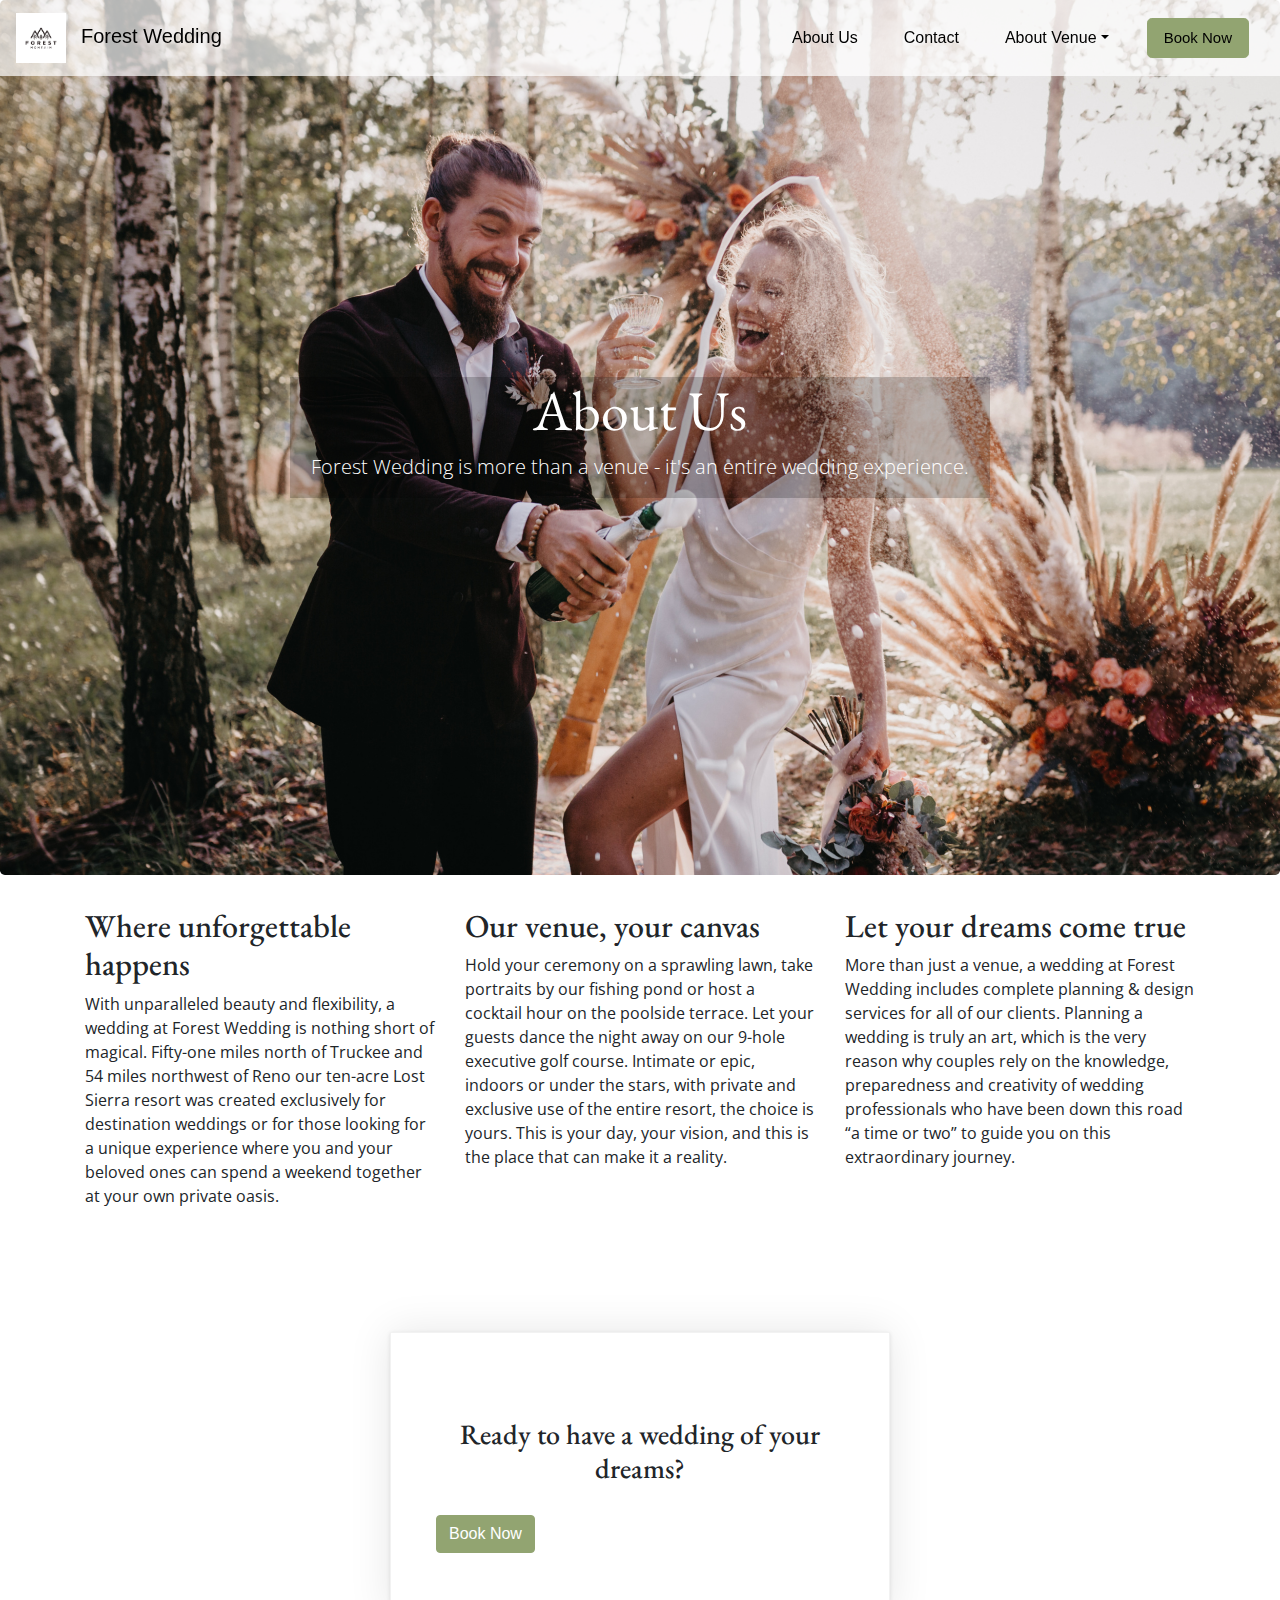
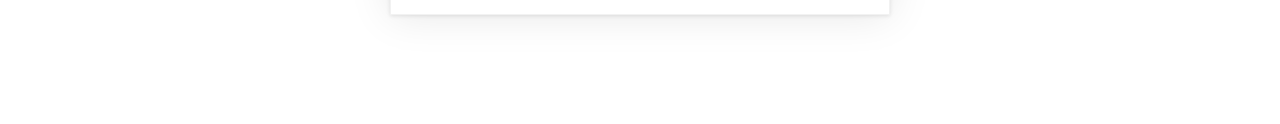
==== about.html @ 356af005 "images, menu, colors changed" ====
<!DOCTYPE html>
<html lang="en">

<head>
    <!-- Required meta tags -->
    <meta charset="utf-8">
    <meta name="viewport" content="width=device-width, initial-scale=1, shrink-to-fit=no">

    <!-- Bootstrap CSS -->
    <link rel="stylesheet" href="https://stackpath.bootstrapcdn.com/bootstrap/4.3.1/css/bootstrap.min.css"
        integrity="sha384-ggOyR0iXCbMQv3Xipma34MD+dH/1fQ784/j6cY/iJTQUOhcWr7x9JvoRxT2MZw1T" crossorigin="anonymous">
    <link rel="stylesheet" href="CSS/index.css">
    <link rel="preconnect" href="https://fonts.gstatic.com">
    <link
        href="https://fonts.googleapis.com/css2?family=EB+Garamond:ital,wght@0,400;0,500;0,600;0,700;0,800;1,400;1,500;1,600;1,700;1,800&display=swap"
        rel="stylesheet">
    <link rel="preconnect" href="https://fonts.gstatic.com">
    <link
        href="https://fonts.googleapis.com/css2?family=Open+Sans:ital,wght@0,300;0,400;0,600;0,700;0,800;1,300;1,400;1,600;1,700;1,800&display=swap"
        rel="stylesheet">
    <title>Forest Wedding</title>
</head>

<body>

   <!-- Navigation bar -->
   <nav class="navbar navbar-expand-lg navbar-light bg-light customNav">
    <a class="navbar-brand" href="index.html"><img src="Images/logo.png">Forest Wedding</a>
    <button class="navbar-toggler" type="button" data-toggle="collapse" data-target="#navbarSupportedContent"
        aria-controls="navbarSupportedContent" aria-expanded="false" aria-label="Toggle navigation">
        <span class="navbar-toggler-icon"></span>
    </button>
    <div class="collapse navbar-collapse" id="navbarSupportedContent">
        <ul class="navbar-nav mr-auto">
            <li class="nav-item">
                <a class="nav-link active" href="about.html">About Us<span class="sr-only">(current)</span></a>
            </li>
            <li class="nav-item">
                <a class="nav-link" href="contact.html">Contact</a>
            </li>
            <li class="nav-item dropdown">
                <a class="nav-link dropdown-toggle" href="#" id="navbarDropdown" role="button"
                    data-toggle="dropdown" aria-haspopup="true" aria-expanded="false">About Venue</a>
                <div class="dropdown-menu" aria-labelledby="navbarDropdown">
                    <a class="dropdown-item" href="general.html">General Info</a>
                    <div class="dropdown-divider"></div>
                    <a class="dropdown-item" href="menu.html">Menu Packages</a>
                    <div class="dropdown-divider"></div>
                    <a class="dropdown-item" href="gallery.html">Gallery</a>
                </div>
            </li>
            <li class="nav-item">
                <a class="btn btn-primary btn-lg navCTA" href="#" role="button">Book Now</a>
            </li>
        </ul>
    </div>
</nav>
<!-- End navigation bar -->

    <!-- Jumbotron -->
    <div class="jumbotron aboutUsBackground">
        <div class="jumboCopy">
            <h1 class="display-4">About Us</h1>
            <p class="lead">Forest Wedding is more than a venue - it's an entire wedding experience.</p>
        </div>
    </div>
    <!-- End jumbotron -->

    <div class="container">
        <!-- Example row of columns -->
        <div class="row">
            <div class="col-lg-4">
                <h2>Where unforgettable happens</h2>
                <p>With unparalleled beauty and flexibility, a wedding at Forest Wedding is nothing short of magical.
                    Fifty-one miles north of Truckee and 54 miles northwest of Reno our ten-acre Lost Sierra resort was
                    created exclusively for destination weddings or for those looking for a unique experience where you
                    and your beloved ones can spend a weekend together at your own private oasis.</p>

            </div>
            <div class="col-lg-4">
                <h2>Our venue, your canvas</h2>
                <p>Hold your ceremony on a sprawling lawn, take portraits by our fishing pond or host a cocktail hour on
                    the poolside terrace. Let your guests dance the night away on our 9-hole executive golf course.
                    Intimate or epic, indoors or under the stars, with private and exclusive use of the entire resort,
                    the choice is yours. This is your day, your vision, and this is the place that can make it a
                    reality. </p>

            </div>
            <div class="col-lg-4">
                <h2>Let your dreams come true</h2>
                <p>More than just a venue, a wedding at Forest Wedding includes complete planning & design services for
                    all of our clients. Planning a wedding is truly an art, which is the very reason why couples rely on
                    the knowledge, preparedness and creativity of wedding professionals who have been down this road “a
                    time or two” to guide you on this extraordinary journey.</p>
            </div>
        </div>
    </div> <!-- /container -->
    <div class="emailContain">
        <form>
            <div class="form-group">
                <h3 class="sectionHeading">Ready to have a wedding of your dreams?</h3>
                <a href="#" class="btn btn-primary">Book Now</a>

        </form>
    </div>

    <!-- Optional JavaScript -->
    <!-- jQuery first, then Popper.js, then Bootstrap JS -->
    <script src="https://code.jquery.com/jquery-3.3.1.slim.min.js"
        integrity="sha384-q8i/X+965DzO0rT7abK41JStQIAqVgRVzpbzo5smXKp4YfRvH+8abtTE1Pi6jizo"
        crossorigin="anonymous"></script>
    <script src="https://cdnjs.cloudflare.com/ajax/libs/popper.js/1.14.7/umd/popper.min.js"
        integrity="sha384-UO2eT0CpHqdSJQ6hJty5KVphtPhzWj9WO1clHTMGa3JDZwrnQq4sF86dIHNDz0W1"
        crossorigin="anonymous"></script>
    <script src="https://stackpath.bootstrapcdn.com/bootstrap/4.3.1/js/bootstrap.min.js"
        integrity="sha384-JjSmVgyd0p3pXB1rRibZUAYoIIy6OrQ6VrjIEaFf/nJGzIxFDsf4x0xIM+B07jRM"
        crossorigin="anonymous"></script>



</body>

</html>
---- CSS/index.css ----
h1, h2, h3 , h4, h5, h6 {
    font-family: 'EB Garamond', serif;
  }

  p {
    font-family: 'Open Sans', sans-serif;
  }


  /* General */
  .customNav {
    position: fixed;
    width: 100%;
    background: url("../images/transparency.png");
    background-color:rgba(255, 255, 255, 0.7) !important;
    background-size: cover;
    z-index: 10;
  }

  .navbar-nav {
    margin-left: auto;
    margin-right: 0 !important;
  }

  .navbar-brand img {
    padding-right: 15px;
    width: 65px;
  }

  .nav-item {
    margin: 0px 15px;
    color: white !important;
  }

  .btn {
      background-color: #92A471;
      border: 1px solid #92A471;
      color: white !important;
  }
  
  .btn:hover {
background-color: #DBBCAA;
border: 1px solid #DBBCAA;
color: #000000 !important;
  } 

  /* Navigation dropdown menu */
  .dropdown-menu {
    background: url("../images/transparency.png");
    background-color: rgba(255, 255, 255, 0.7) !important;
    background-size: cover;
  }
  .dropdown-item:focus, .dropdown-item:hover {
      color: #92A471;
      text-decoration: none;
      background: #DBBCAA;
  }
  
  /* Navigation links */
  .customNav a {
    color: #000000 !important;
  }

  .navbar-light .navbar-nav .active>.nav-link {
    color: #632A2F !important;
}
  
  .navCTA {
    font-size: 15px;
    color: white !important;
  }

  
  
  /* Jumbotron  */
  .jumbotron {
    /* background-image: url(https://images.unsplash.com/photo-1524563216914-d552816e4d67?ixid=MXwxMjA3fDB8MHxzZWFyY2h8NDZ8fHdlZGRpbmd8ZW58MHwwfDB8&ixlib=rb-1.2.1&auto=format&fit=crop&w=800&q=60); */
    background-image: url(../Images/image20.jpeg);
    background-size: cover;
    background-repeat: no-repeat;
    height: calc(100vh - 25px);
    display: flex;
    align-items: center;
    justify-content: center;
  }
  
  /* Jumbotron copy */
  .jumboCopy {
    width: 70%;
    min-width: 500px;
    max-width: 700px;
    color: white;
    text-align: center;
  }
  
  /* Cards */
  .content {
    padding: 50px;
  }
  .sectionHeading {
    text-align: center;
    padding: 20px;
    margin-top: 20px;
    margin-bottom: 10px;
  }
  .showsNear  {
    padding: 0px 30px 30px 30px;
  }
  .cardContainer {
    text-align: center;
  }
  
  /* Content */
  .sideAccent {
    background: #DBBCAA;
    width: 15px;
  }
  .imageContainer img {
    width: 100%;
  }
  .imageContainer {
    padding: 50px;
  }

  .valueProp {
    margin-top: 15px;
    margin-bottom: 15px;
    /* background-color: ##DBBCAA; */
  }

  .valueProp .text {
      padding: 70px;
  }
  
  /* Footer */
  .emailContain {
    background: url(../images/emailBG.jpg);
    background-size: cover;
    display: flex;
    align-items: center;
    flex-direction: column;
    align-items: center;
    justify-content: center;
    height: 500px;
  }
  
  /* Footer form */
  form {
    width: 500px;
    margin: 35px auto;
    padding: 45px;
    border: 1px solid #F2F2F2;
    -webkit-box-shadow: 0 1px 4px rgba(0, 0, 0, 0.3), 0 0 40px rgba(0, 0, 0, 0.1) inset;
    -moz-box-shadow: 0 1px 4px rgba(0, 0, 0, 0.3), 0 0 40px rgba(0, 0, 0, 0.1) inset;
    box-shadow: 0 1px 4px rgba(0, 0, 0, 0.1), 0 0 40px rgba(0, 0, 0, 0.1);
    background-color: white;
  }
  
  /* STYLES FOR TEMPLATE PLEASE DO NOT TOUCH*/
  .dropdown-menu {
    left: -97px;
  }
  footer {
    position: absolute;
    width: 100%;
    height: 60px;
    line-height: 60px;
    background-color: #f5f5f5;
    margin-top: 50px;
  }
  .cardContainer {
    margin-top: 20px;
  }

  .card {
    margin: 0 auto;
  }

  .aboutUsBackground {
      background-image: url(../Images/image28.jpeg);
      background-size: cover;
      background-repeat: no-repeat;
      height: calc(100vh - 25px);
      display: flex;
      align-items: center;
      justify-content: center;
    }

    .contactBackground {
        /* background-image: url(https://images.unsplash.com/photo-1565038930214-09566ed2149b?ixid=MXwxMjA3fDB8MHxzZWFyY2h8MzU4fHx3ZWRkaW5nfGVufDB8MHwwfA%3D%3D&ixlib=rb-1.2.1&auto=format&fit=crop&w=800&q=60); */
        /* background-image: url(https://images.unsplash.com/photo-1511288702291-e55d6cfbe3b5?ixid=MXwxMjA3fDB8MHxzZWFyY2h8MTJ8fHJ1c3RpYyUyMHdlZGRpbmd8ZW58MHwwfDB8&ixlib=rb-1.2.1&auto=format&fit=crop&w=800&q=60); */
        background-image: url(../Images/image25.jpeg);
        background-size: cover;
        background-repeat: no-repeat;
        height: calc(100vh - 25px);
        display: flex;
        align-items: center;
        justify-content: center;
      }

      .galleryBackground {
        background-image: url(../Images/image5.jpeg);
        background-size: cover;
        background-repeat: no-repeat;
        height: calc(100vh - 25px);
        display: flex;
        align-items: center;
        justify-content: center;
      }

      .generalBackground {
        background-image: url(../Images/image26.jpeg);
        background-size: cover;
        background-repeat: no-repeat;
        height: calc(100vh - 25px);
        display: flex;
        align-items: center;
        justify-content: center;
      }

      .menuBackground {
        background-image: url(https://images.unsplash.com/photo-1520869578617-557561d7b114?ixlib=rb-1.2.1&ixid=MXwxMjA3fDB8MHxjb2xsZWN0aW9uLXBhZ2V8Mnw4MzYyODcxfHxlbnwwfHx8&auto=format&fit=crop&w=800&q=60);
        background-size: cover;
        background-repeat: no-repeat;
        height: calc(100vh - 25px);
        display: flex;
        align-items: center;
        justify-content: center;
      }


      .card-img-top {
          height: 200px;
          width: 200px;
      }

.jumboCopy {
    background-color: rgba(0, 0, 0, 0.20);
}

.galleryContainer {
    margin: 20px;
    
}
.galleryContainer img {
    height: 200px;
    width: 200px;
}

.galleryContainer .galleryImage {
    margin: 10px !important;
}

.menuItems {
    text-align: center;
}

.menuTitle {
    text-align: center;
    padding-top: 20px;
}

.silver {
    background-color: silver;
}

.gold {
    background-color: goldenrod;
}

.platinum {
    background-color: grey;
}
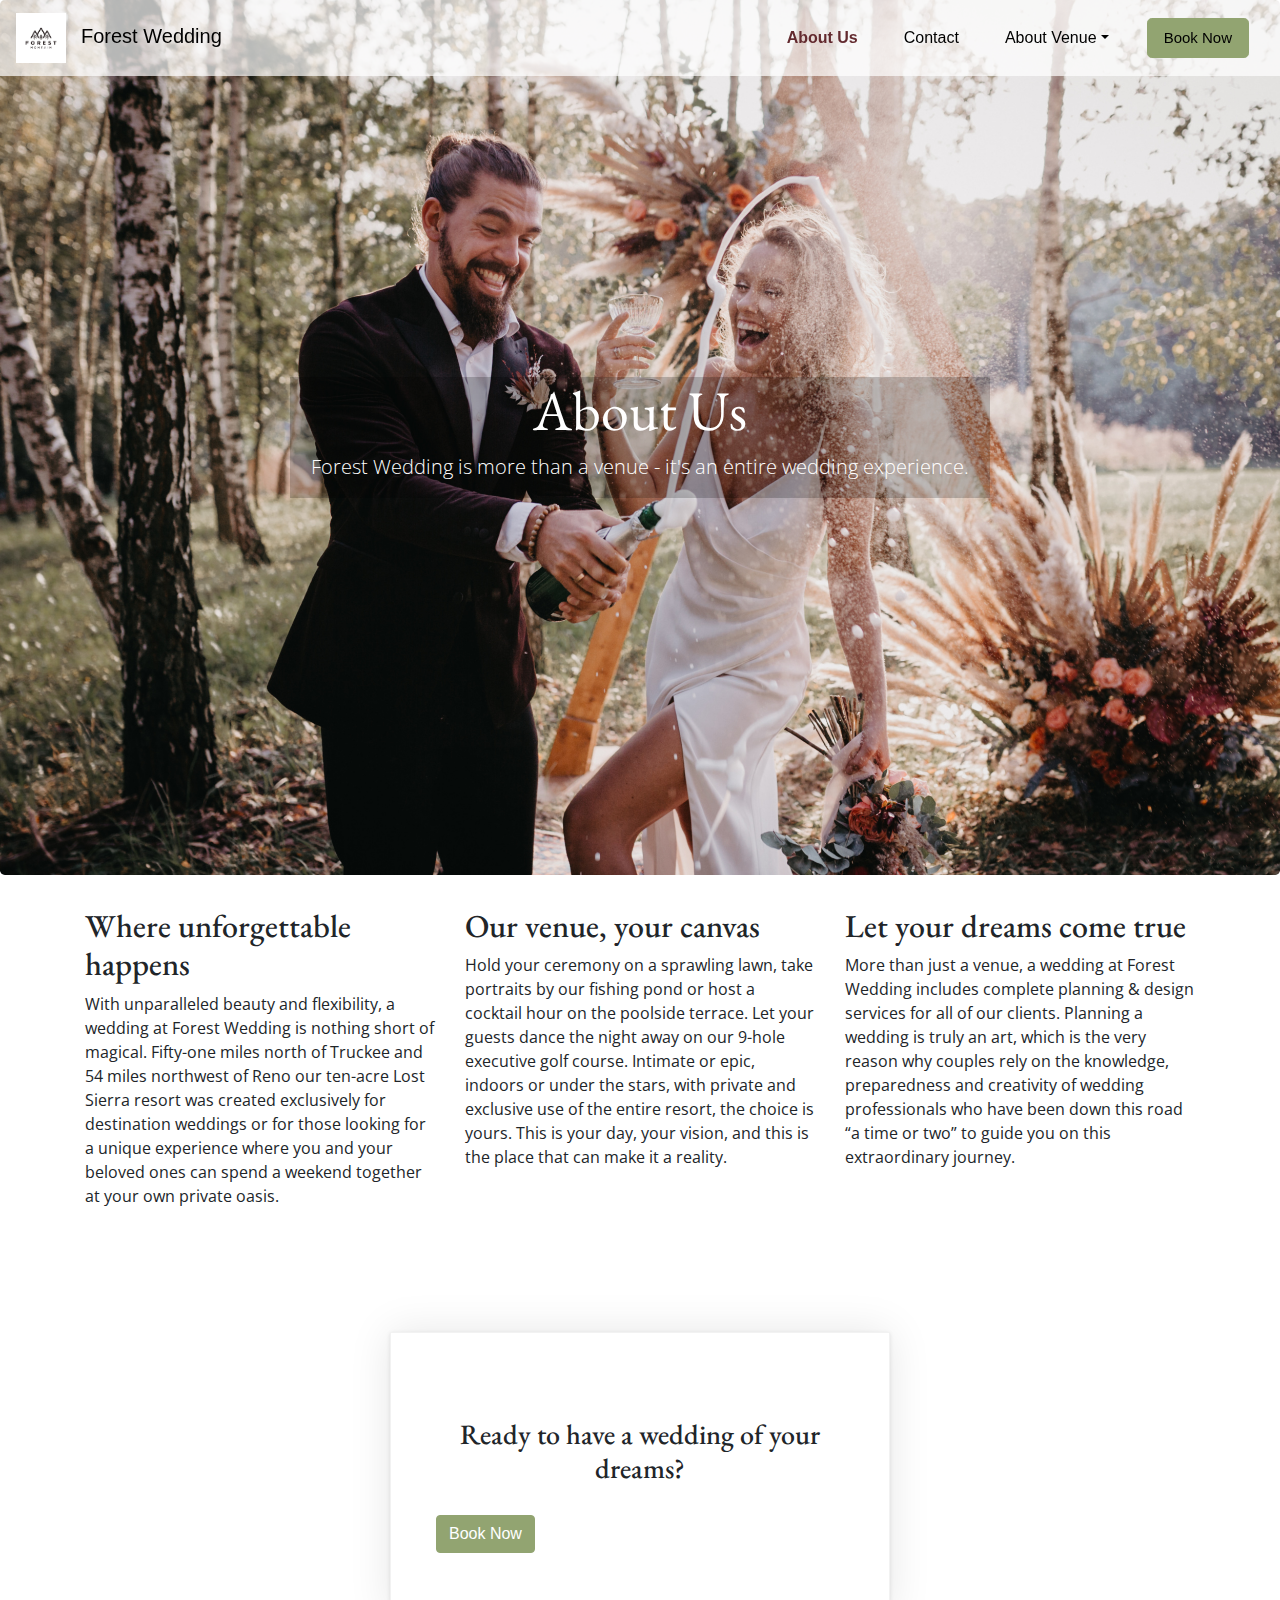
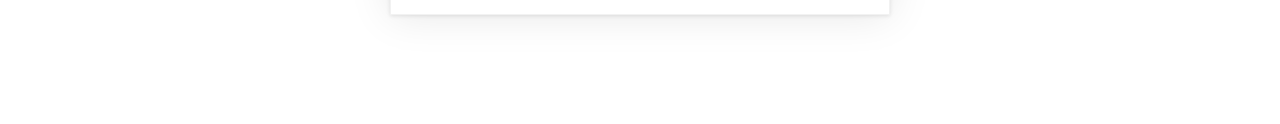
==== commit 946f05be: "added booking" ====
--- a/about.html
+++ b/about.html
@@ -32,8 +32,8 @@
     </button>
     <div class="collapse navbar-collapse" id="navbarSupportedContent">
         <ul class="navbar-nav mr-auto">
-            <li class="nav-item">
-                <a class="nav-link active" href="about.html">About Us<span class="sr-only">(current)</span></a>
+            <li class="nav-item active">
+                <a class="nav-link" href="about.html">About Us<span class="sr-only">(current)</span></a>
             </li>
             <li class="nav-item">
                 <a class="nav-link" href="contact.html">Contact</a>
--- a/CSS/index.css
+++ b/CSS/index.css
@@ -63,6 +63,7 @@
 
   .navbar-light .navbar-nav .active>.nav-link {
     color: #632A2F !important;
+    font-weight: 700;
 }
   
   .navCTA {
@@ -120,6 +121,12 @@
   }
   .imageContainer {
     padding: 50px;
+    text-align: center;
+  }
+
+  .imageContainer .sideText {
+      font-size: 100px;
+      color: #632A2F;
   }
 
   .valueProp {
@@ -273,3 +280,4 @@
 }
 
 
+
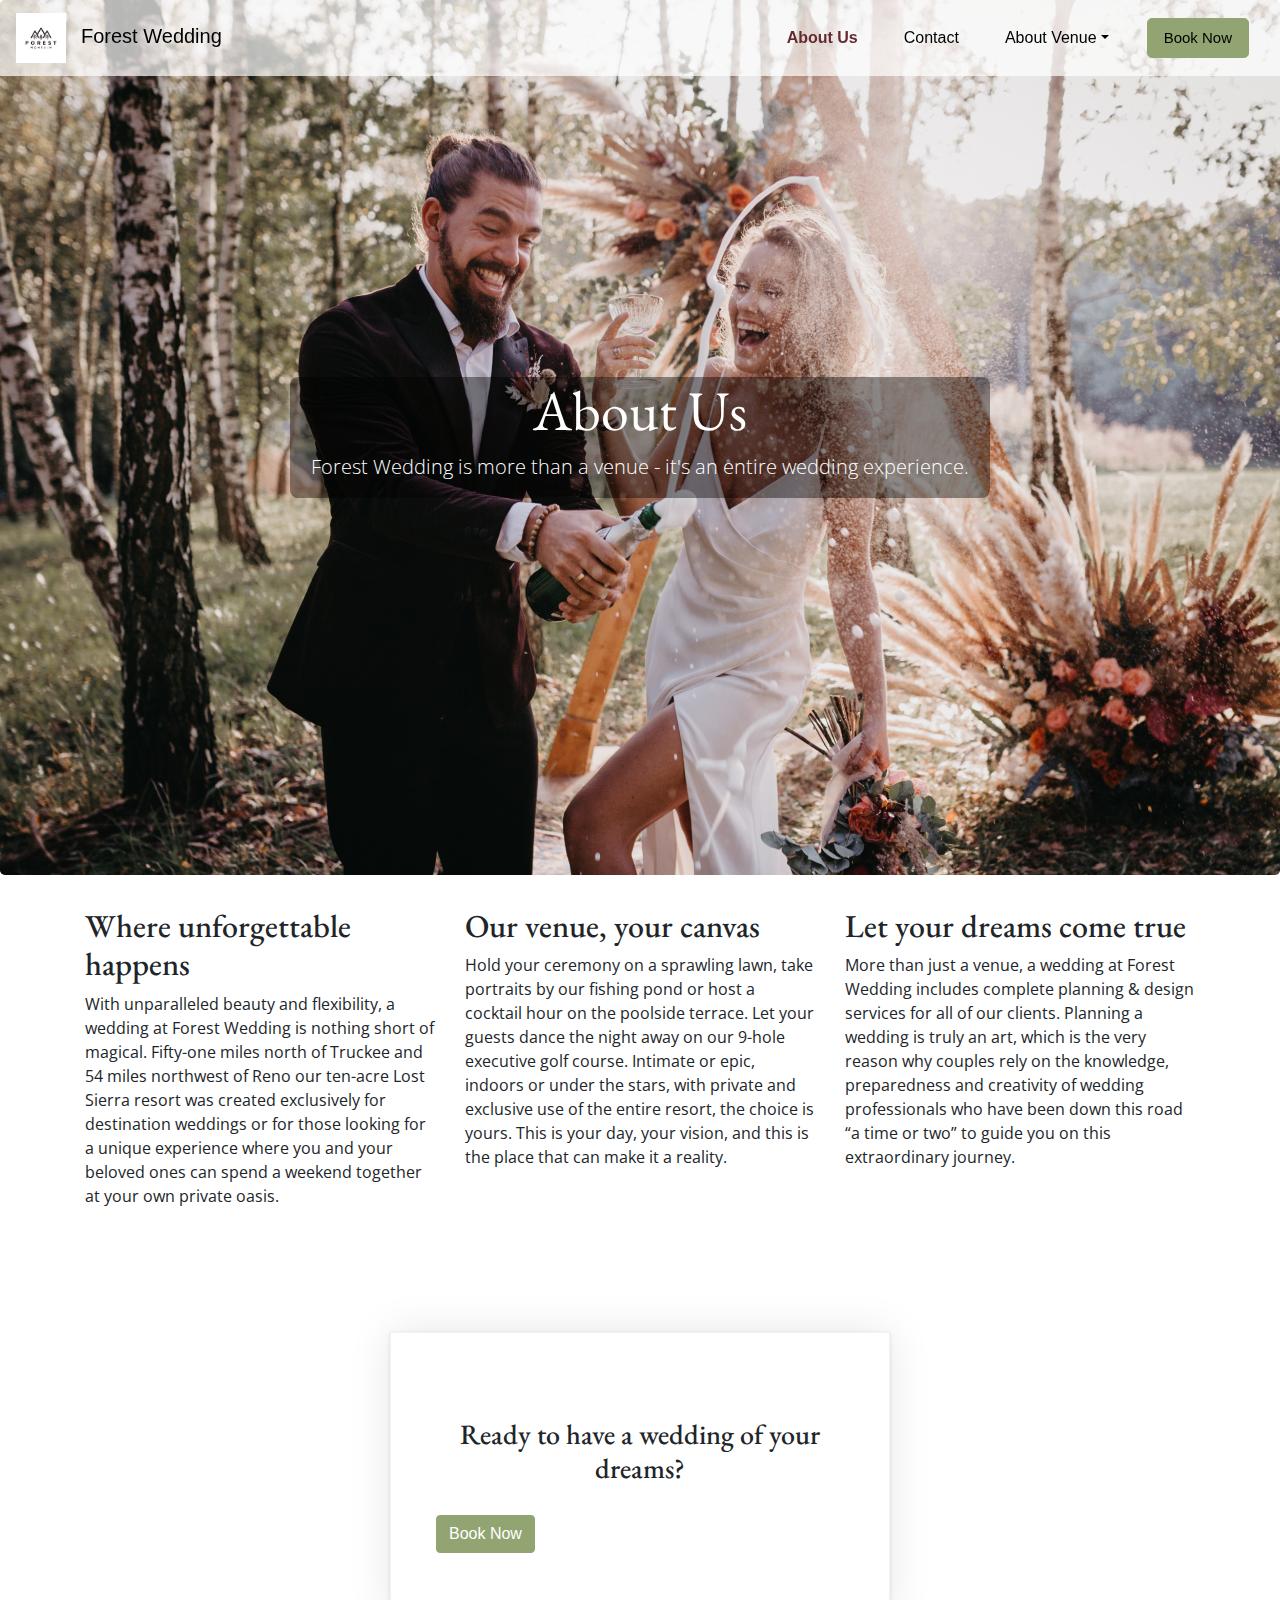
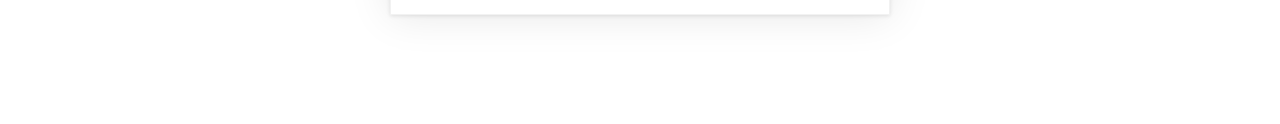
==== commit 9c0c207c: "finished" ====
--- a/about.html
+++ b/about.html
@@ -50,7 +50,7 @@
                 </div>
             </li>
             <li class="nav-item">
-                <a class="btn btn-primary btn-lg navCTA" href="#" role="button">Book Now</a>
+                <a class="btn btn-primary btn-lg navCTA" href="book.html" role="button">Book Now</a>
             </li>
         </ul>
     </div>
--- a/CSS/index.css
+++ b/CSS/index.css
@@ -110,6 +110,14 @@
   .cardContainer {
     text-align: center;
   }
+
+  .cardContainer img {
+    height: 250px;
+    max-width: auto;
+    object-fit: scale-down;
+}
+
+
   
   /* Content */
   .sideAccent {
@@ -206,7 +214,7 @@
       }
 
       .galleryBackground {
-        background-image: url(../Images/image5.jpeg);
+        background-image: url(../Images/image31.jpeg);
         background-size: cover;
         background-repeat: no-repeat;
         height: calc(100vh - 25px);
@@ -226,14 +234,24 @@
       }
 
       .menuBackground {
-        background-image: url(https://images.unsplash.com/photo-1520869578617-557561d7b114?ixlib=rb-1.2.1&ixid=MXwxMjA3fDB8MHxjb2xsZWN0aW9uLXBhZ2V8Mnw4MzYyODcxfHxlbnwwfHx8&auto=format&fit=crop&w=800&q=60);
-        background-size: cover;
-        background-repeat: no-repeat;
-        height: calc(100vh - 25px);
-        display: flex;
-        align-items: center;
-        justify-content: center;
-      }
+        background-image: url(../Images/image41.jpeg);
+        background-size: cover;
+        background-repeat: no-repeat;
+        height: calc(100vh - 25px);
+        display: flex;
+        align-items: center;
+        justify-content: center;
+      }
+
+.bookBackground {
+    background-image: url(../Images/image35.jpeg);
+        background-size: cover;
+        background-repeat: no-repeat;
+        height: calc(100vh - 25px);
+        display: flex;
+        align-items: center;
+        justify-content: center;
+}
 
 
       .card-img-top {
@@ -242,16 +260,20 @@
       }
 
 .jumboCopy {
-    background-color: rgba(0, 0, 0, 0.20);
+    background-color: rgba(0, 0, 0, 0.4);
+    border-radius: 8px;
 }
 
 .galleryContainer {
     margin: 20px;
-    
-}
+}
+
 .galleryContainer img {
+    /* height: 200px;
+    width: 200px; */
     height: 200px;
-    width: 200px;
+    max-width: auto;
+    object-fit: contain;
 }
 
 .galleryContainer .galleryImage {
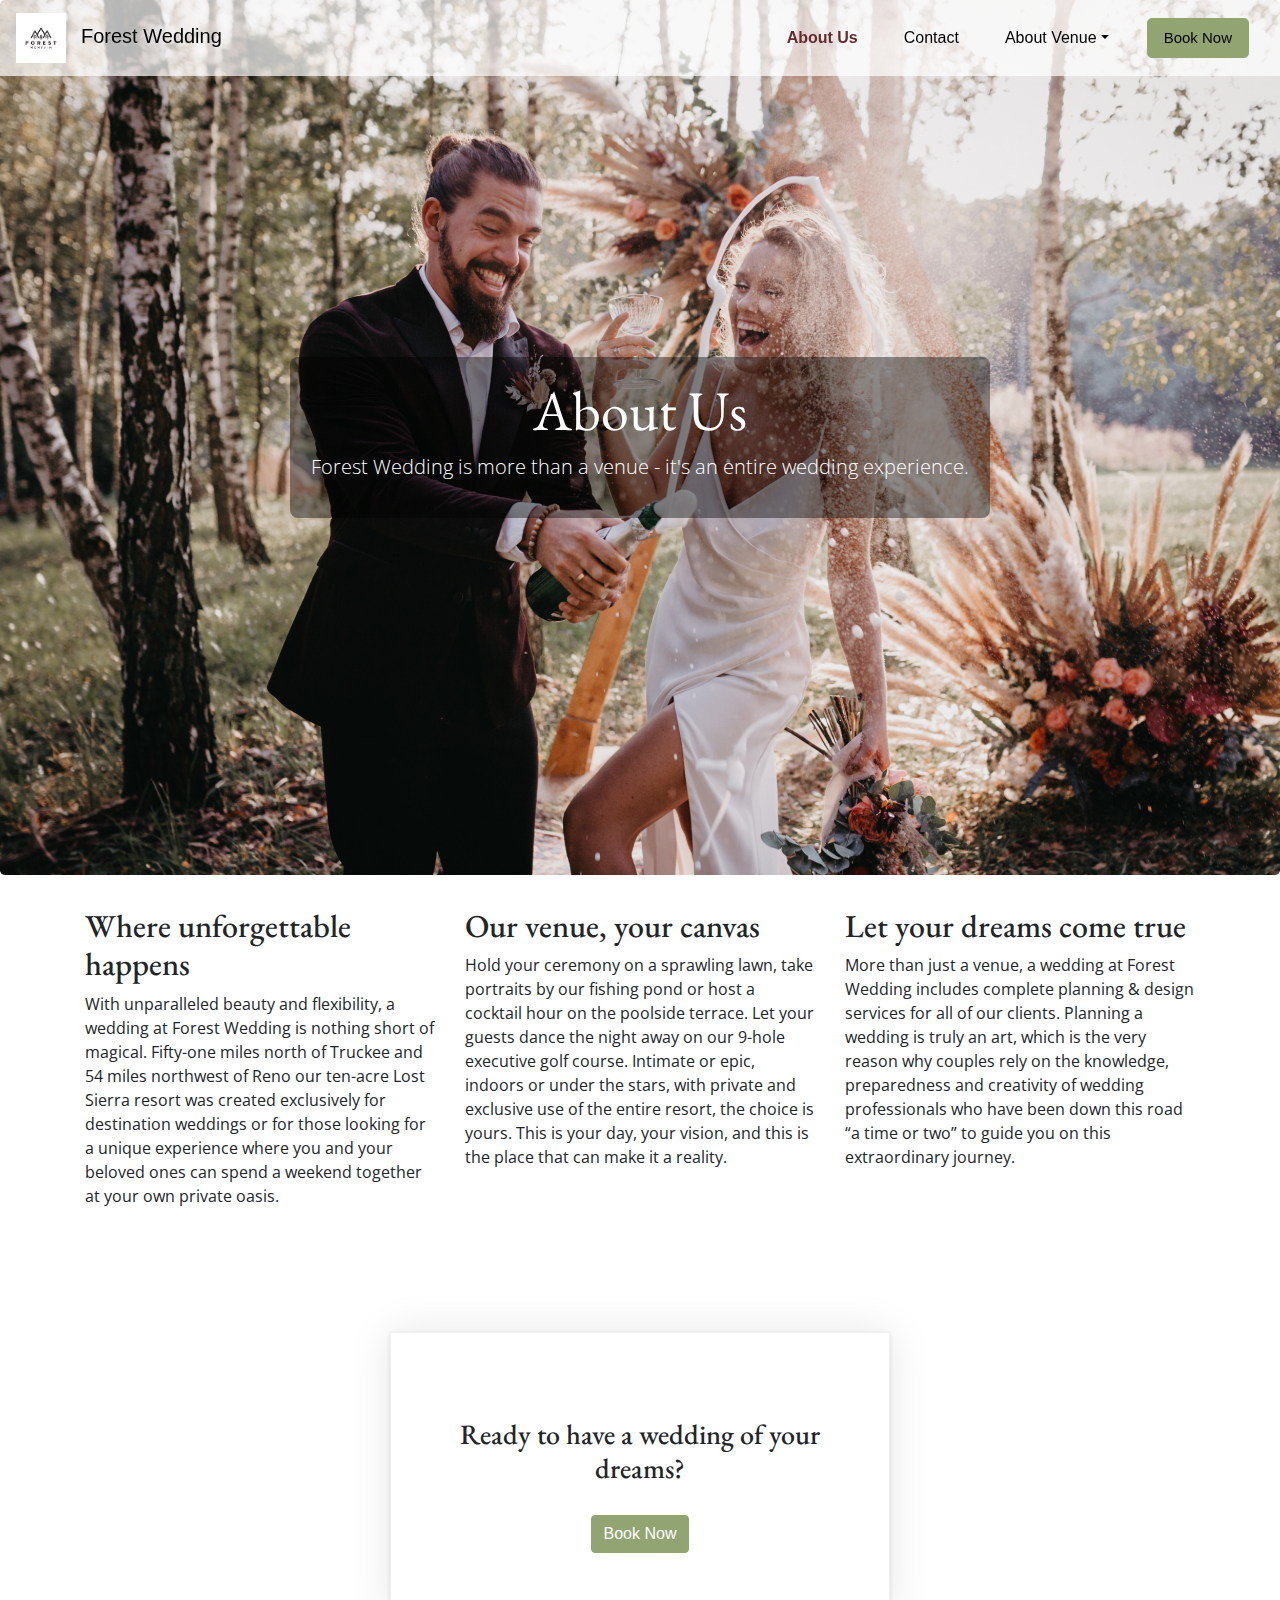
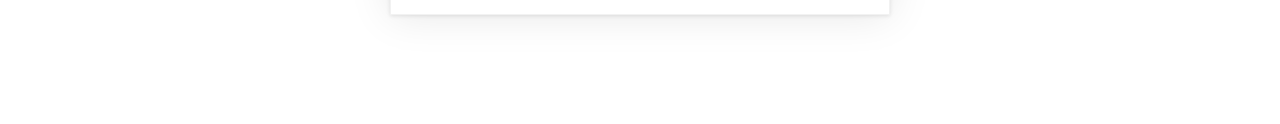
==== commit 8bfd680e: "done" ====
--- a/about.html
+++ b/about.html
@@ -95,14 +95,16 @@
             </div>
         </div>
     </div> <!-- /container -->
+   
     <div class="emailContain">
         <form>
             <div class="form-group">
                 <h3 class="sectionHeading">Ready to have a wedding of your dreams?</h3>
-                <a href="#" class="btn btn-primary">Book Now</a>
+                <div class="button"><a href="book.html" class="btn btn-primary">Book Now</a></div>
 
         </form>
     </div>
+
 
     <!-- Optional JavaScript -->
     <!-- jQuery first, then Popper.js, then Bootstrap JS -->
--- a/CSS/index.css
+++ b/CSS/index.css
@@ -71,8 +71,11 @@
     color: white !important;
   }
 
-  
-  
+  .button {
+      text-align: center;
+  }
+  
+
   /* Jumbotron  */
   .jumbotron {
     /* background-image: url(https://images.unsplash.com/photo-1524563216914-d552816e4d67?ixid=MXwxMjA3fDB8MHxzZWFyY2h8NDZ8fHdlZGRpbmd8ZW58MHwwfDB8&ixlib=rb-1.2.1&auto=format&fit=crop&w=800&q=60); */
@@ -92,6 +95,7 @@
     max-width: 700px;
     color: white;
     text-align: center;
+    padding: 20px;
   }
   
   /* Cards */
@@ -112,7 +116,7 @@
   }
 
   .cardContainer img {
-    height: 250px;
+    height: 200px;
     max-width: auto;
     object-fit: scale-down;
 }
@@ -144,7 +148,7 @@
   }
 
   .valueProp .text {
-      padding: 70px;
+      padding: 45px;
   }
   
   /* Footer */
@@ -290,16 +294,18 @@
 }
 
 .silver {
-    background-color: silver;
+    background-color: #DBBCAA;
 }
 
 .gold {
-    background-color: goldenrod;
+    background-color: #BE6E6B;
+    
 }
 
 .platinum {
-    background-color: grey;
-}
-
-
-
+    background-color: #632A2F;
+    color: white;
+}
+
+
+
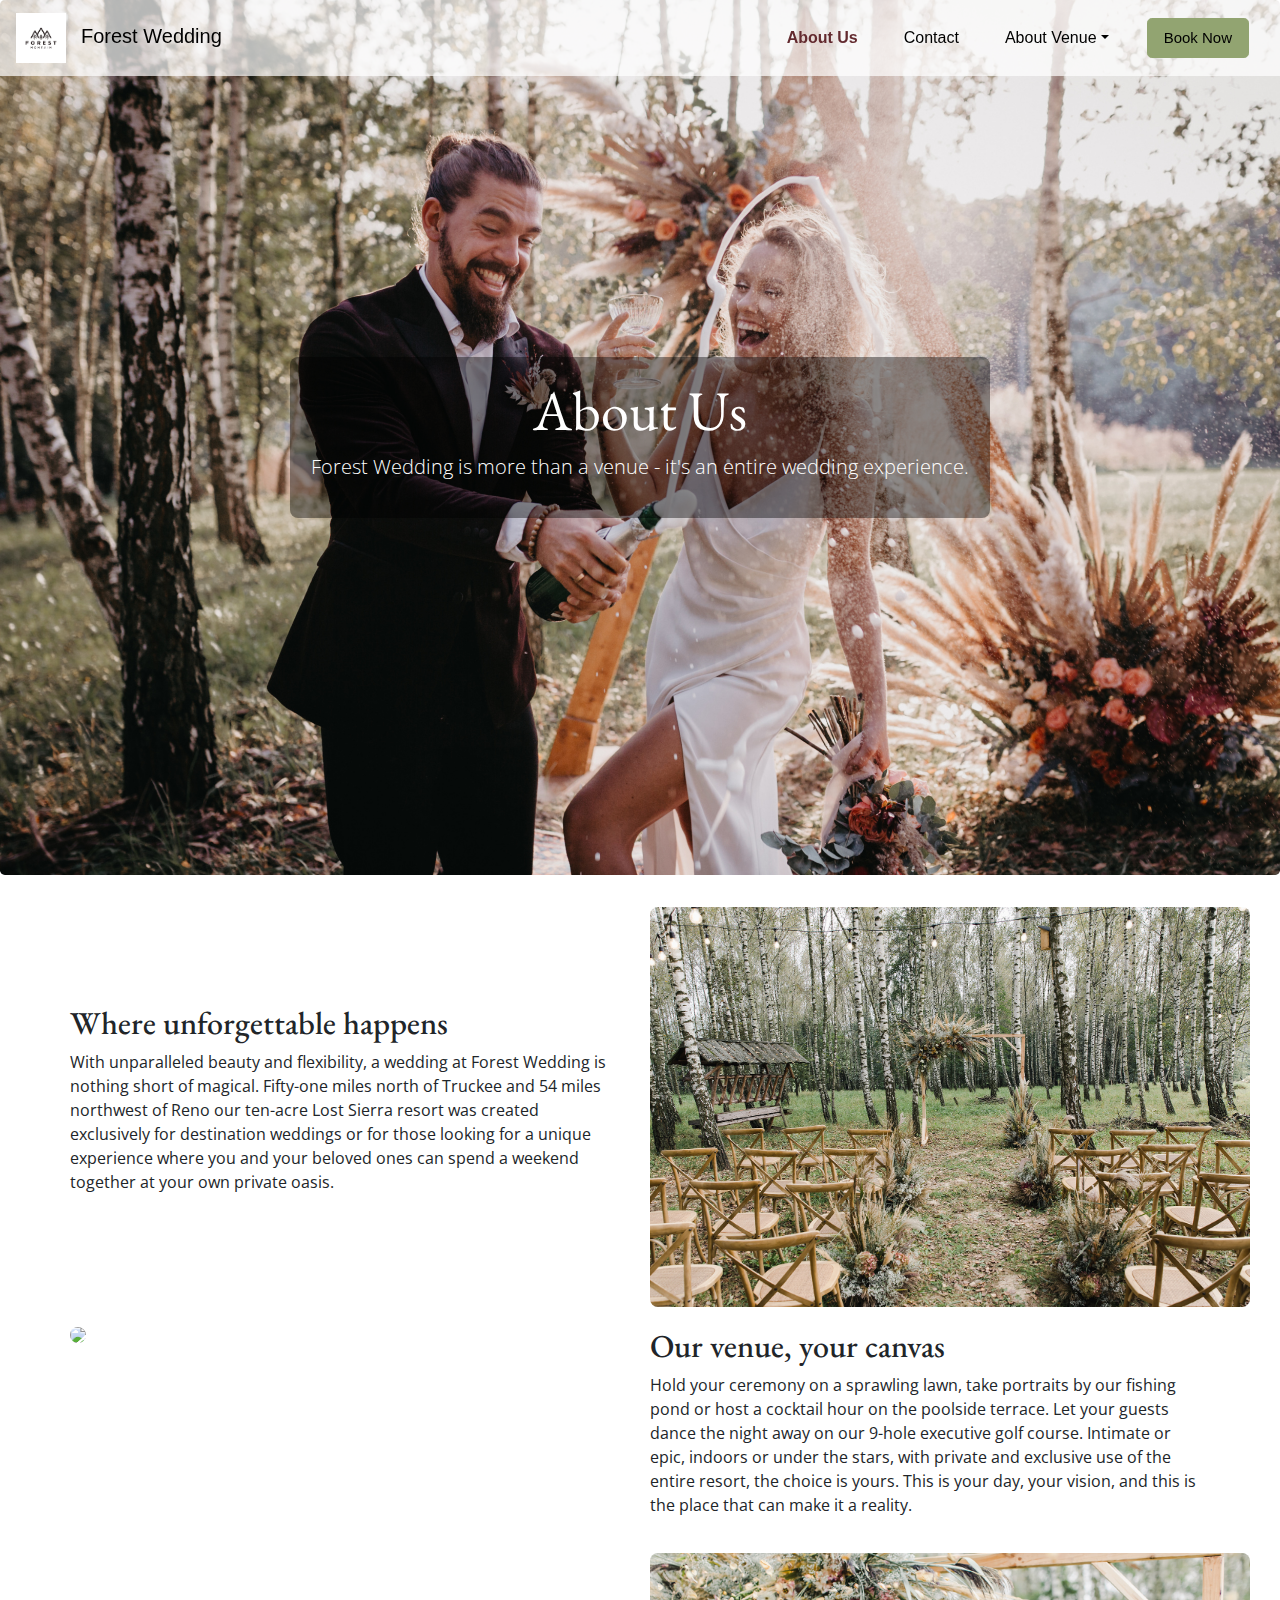
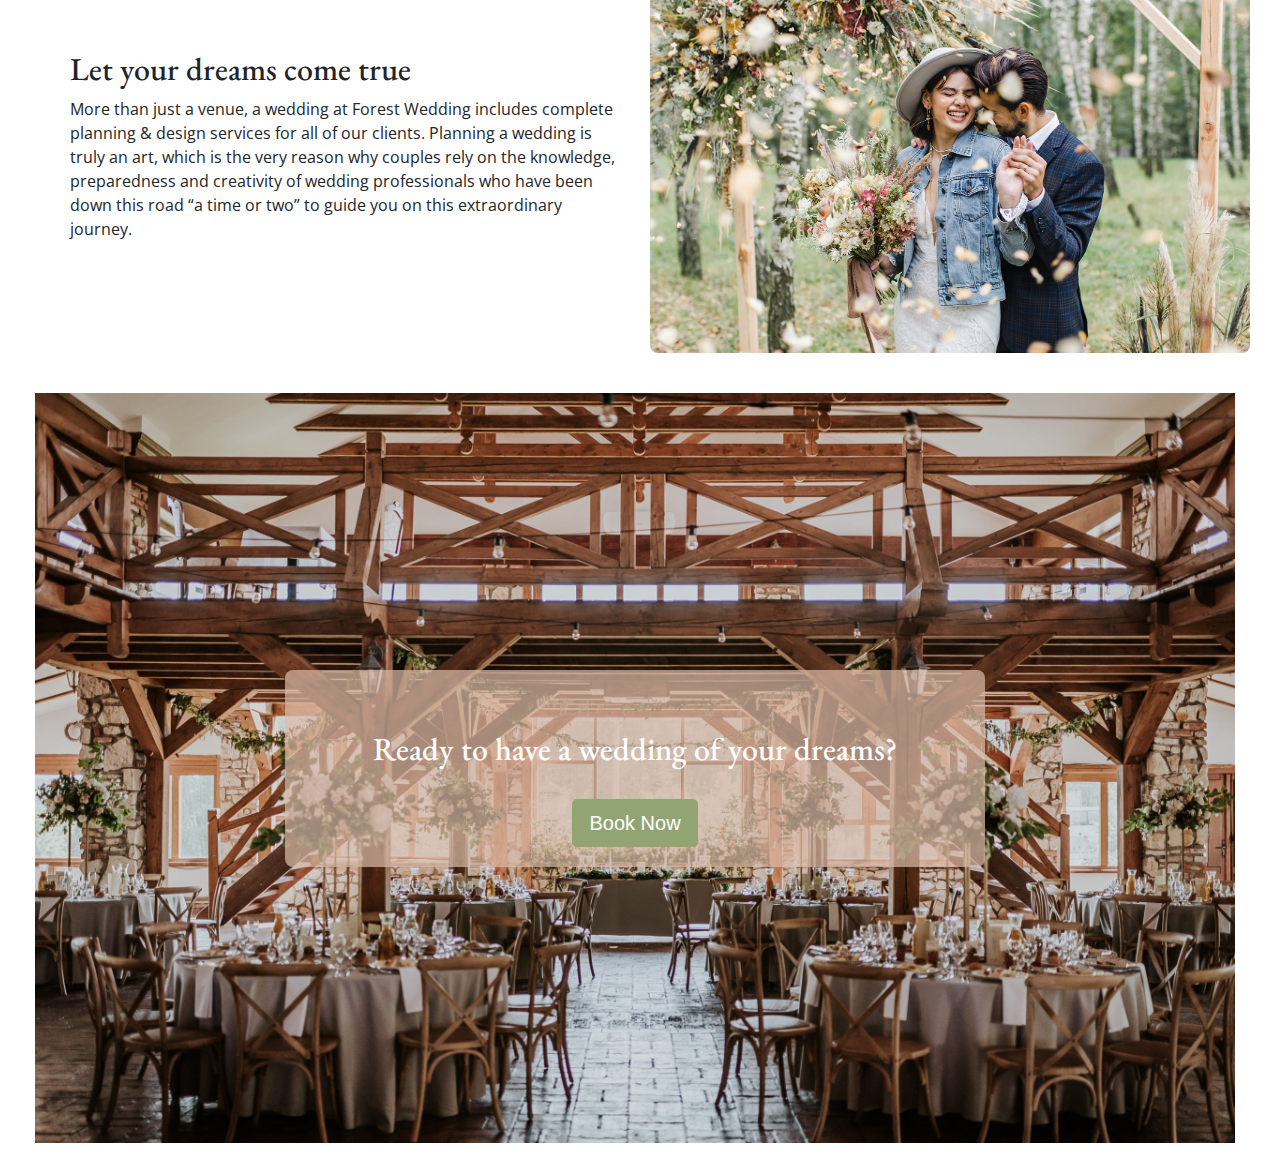
==== commit 06646003: "polished" ====
--- a/about.html
+++ b/about.html
@@ -23,39 +23,39 @@
 
 <body>
 
-   <!-- Navigation bar -->
-   <nav class="navbar navbar-expand-lg navbar-light bg-light customNav">
-    <a class="navbar-brand" href="index.html"><img src="Images/logo.png">Forest Wedding</a>
-    <button class="navbar-toggler" type="button" data-toggle="collapse" data-target="#navbarSupportedContent"
-        aria-controls="navbarSupportedContent" aria-expanded="false" aria-label="Toggle navigation">
-        <span class="navbar-toggler-icon"></span>
-    </button>
-    <div class="collapse navbar-collapse" id="navbarSupportedContent">
-        <ul class="navbar-nav mr-auto">
-            <li class="nav-item active">
-                <a class="nav-link" href="about.html">About Us<span class="sr-only">(current)</span></a>
-            </li>
-            <li class="nav-item">
-                <a class="nav-link" href="contact.html">Contact</a>
-            </li>
-            <li class="nav-item dropdown">
-                <a class="nav-link dropdown-toggle" href="#" id="navbarDropdown" role="button"
-                    data-toggle="dropdown" aria-haspopup="true" aria-expanded="false">About Venue</a>
-                <div class="dropdown-menu" aria-labelledby="navbarDropdown">
-                    <a class="dropdown-item" href="general.html">General Info</a>
-                    <div class="dropdown-divider"></div>
-                    <a class="dropdown-item" href="menu.html">Menu Packages</a>
-                    <div class="dropdown-divider"></div>
-                    <a class="dropdown-item" href="gallery.html">Gallery</a>
-                </div>
-            </li>
-            <li class="nav-item">
-                <a class="btn btn-primary btn-lg navCTA" href="book.html" role="button">Book Now</a>
-            </li>
-        </ul>
-    </div>
-</nav>
-<!-- End navigation bar -->
+    <!-- Navigation bar -->
+    <nav class="navbar navbar-expand-lg navbar-light bg-light customNav">
+        <a class="navbar-brand" href="index.html"><img src="Images/logo.png">Forest Wedding</a>
+        <button class="navbar-toggler" type="button" data-toggle="collapse" data-target="#navbarSupportedContent"
+            aria-controls="navbarSupportedContent" aria-expanded="false" aria-label="Toggle navigation">
+            <span class="navbar-toggler-icon"></span>
+        </button>
+        <div class="collapse navbar-collapse" id="navbarSupportedContent">
+            <ul class="navbar-nav mr-auto">
+                <li class="nav-item active">
+                    <a class="nav-link" href="about.html">About Us<span class="sr-only">(current)</span></a>
+                </li>
+                <li class="nav-item">
+                    <a class="nav-link" href="contact.html">Contact</a>
+                </li>
+                <li class="nav-item dropdown">
+                    <a class="nav-link dropdown-toggle" href="#" id="navbarDropdown" role="button"
+                        data-toggle="dropdown" aria-haspopup="true" aria-expanded="false">About Venue</a>
+                    <div class="dropdown-menu" aria-labelledby="navbarDropdown">
+                        <a class="dropdown-item" href="general.html">General Info</a>
+                        <div class="dropdown-divider"></div>
+                        <a class="dropdown-item" href="menu.html">Menu Packages</a>
+                        <div class="dropdown-divider"></div>
+                        <a class="dropdown-item" href="gallery.html">Gallery</a>
+                    </div>
+                </li>
+                <li class="nav-item">
+                    <a class="btn btn-primary btn-lg navCTA" href="book.html" role="button">Book Now</a>
+                </li>
+            </ul>
+        </div>
+    </nav>
+    <!-- End navigation bar -->
 
     <!-- Jumbotron -->
     <div class="jumbotron aboutUsBackground">
@@ -66,44 +66,57 @@
     </div>
     <!-- End jumbotron -->
 
-    <div class="container">
-        <!-- Example row of columns -->
+    <div class="aboutUsContainer">
         <div class="row">
-            <div class="col-lg-4">
+            <div class="col-6 aboutUsText">
                 <h2>Where unforgettable happens</h2>
                 <p>With unparalleled beauty and flexibility, a wedding at Forest Wedding is nothing short of magical.
                     Fifty-one miles north of Truckee and 54 miles northwest of Reno our ten-acre Lost Sierra resort was
                     created exclusively for destination weddings or for those looking for a unique experience where you
                     and your beloved ones can spend a weekend together at your own private oasis.</p>
+            </div>
+            <div class="col-6 aboutUsImage">
+                <img src="Images/image5.jpeg">
+            </div>
+        </div>
 
+        <div class="row">
+            <div class="col-6 aboutUsImage">
+                <img src="Images/image4.jpeg">
             </div>
-            <div class="col-lg-4">
+            <div class="col-6 aboutUsText">
                 <h2>Our venue, your canvas</h2>
                 <p>Hold your ceremony on a sprawling lawn, take portraits by our fishing pond or host a cocktail hour on
                     the poolside terrace. Let your guests dance the night away on our 9-hole executive golf course.
                     Intimate or epic, indoors or under the stars, with private and exclusive use of the entire resort,
                     the choice is yours. This is your day, your vision, and this is the place that can make it a
                     reality. </p>
+            </div>
+        </div>
 
-            </div>
-            <div class="col-lg-4">
+        <div class="row">
+            <div class="col-6 aboutUsText">
                 <h2>Let your dreams come true</h2>
                 <p>More than just a venue, a wedding at Forest Wedding includes complete planning & design services for
                     all of our clients. Planning a wedding is truly an art, which is the very reason why couples rely on
                     the knowledge, preparedness and creativity of wedding professionals who have been down this road “a
                     time or two” to guide you on this extraordinary journey.</p>
             </div>
+            <div class="col-6 aboutUsImage">
+                <img src="Images/image26.jpeg">
+            </div>
         </div>
-    </div> <!-- /container -->
-   
-    <div class="emailContain">
-        <form>
-            <div class="form-group">
-                <h3 class="sectionHeading">Ready to have a wedding of your dreams?</h3>
-                <div class="button"><a href="book.html" class="btn btn-primary">Book Now</a></div>
+    </div>
 
-        </form>
+    <div class="row justify-content-center align-items-center">
+        <div class="col-11 aboutUsCTA">
+            <div class="CTACopy">
+                <h2 class="sectionHeading">Ready to have a wedding of your dreams?</h2>
+                <div class="button"><a href="book.html" class="btn btn-primary btn-lg">Book Now</a></div>
+            </div>
+        </div>
     </div>
+
 
 
     <!-- Optional JavaScript -->
--- a/CSS/index.css
+++ b/CSS/index.css
@@ -294,18 +294,68 @@
 }
 
 .silver {
-    background-color: #DBBCAA;
+    background-color: rgba(219, 188, 170, 0.5);
 }
 
 .gold {
-    background-color: #BE6E6B;
+    background-color: rgba(190, 110, 107, 0.5);
     
 }
 
 .platinum {
-    background-color: #632A2F;
+    background-color: rgba(99, 42, 47, 0.5);
+}
+
+
+/* .aboutUsContainer {
+    justify-content: center;
+    align-items: center;
+} */
+
+.aboutUsText {
+    text-align: left;
+    /* padding: 15px; */
+    margin-bottom: 20px;
+    justify-self: center;
+    align-self: center;
+}
+
+.aboutUsImage img {
+    height: 400px;
+    width: auto;
+margin-bottom: 20px;
+border-radius: 8px;
+}
+
+.aboutUsContainer {
+    padding 20px;
+    margin-left: 70px;
+    margin-top: 20px;
+    margin-bottom: 20px;
+    margin-right: 80px;
+}
+
+.aboutUsCTA {
+    background-image: url(../Images/image12.jpeg);
+    background-size: cover;
+    background-repeat: no-repeat;
+    height: calc(100vh - 150px);
+    display: flex;
+    align-items: center;
+    justify-content: center;
+    margin-left: 90px;
+    margin-right: 100px;
+    margin-bottom: 20px;
+}
+
+.CTACopy {
+    width: 70%;
+    min-width: 500px;
+    max-width: 700px;
     color: white;
-}
-
-
-
+    text-align: center;
+    padding: 20px;
+    background-color: rgba(219, 188, 170, 0.7);
+    border-radius: 8px;
+  }
+
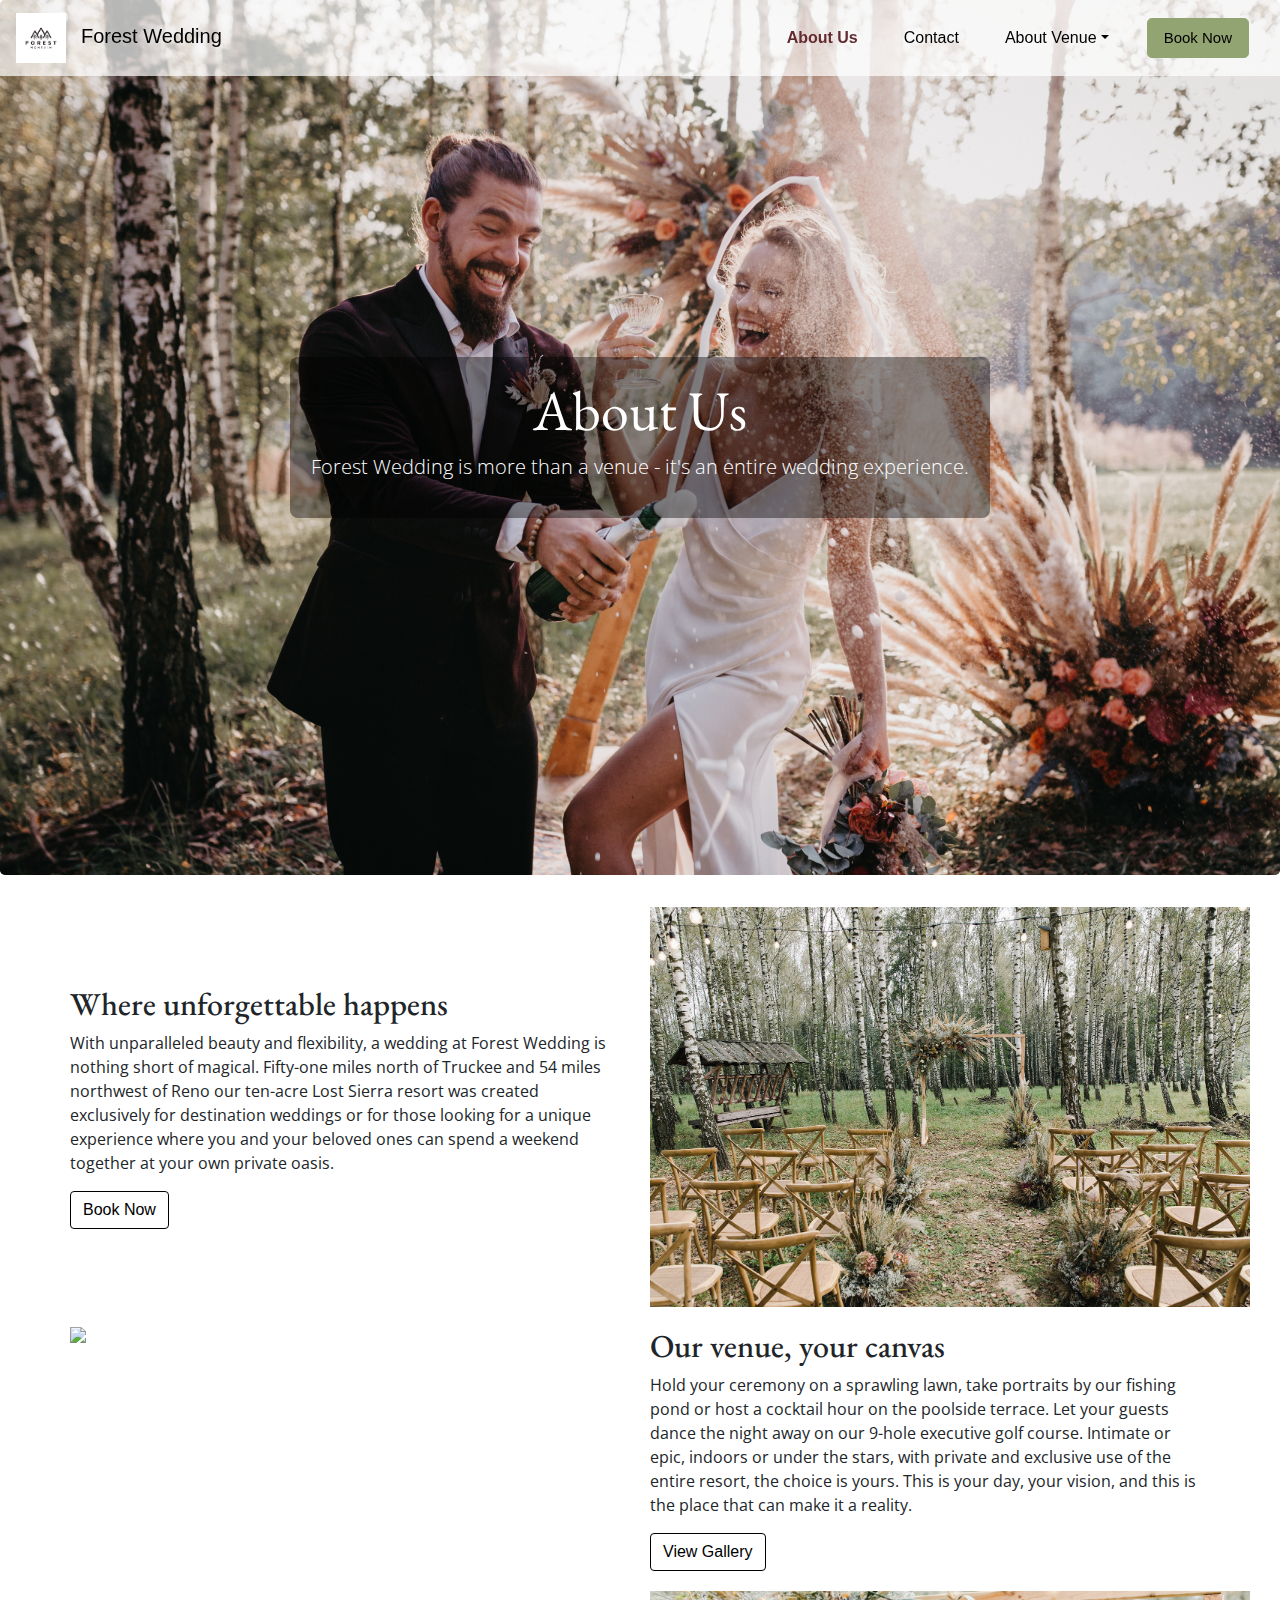
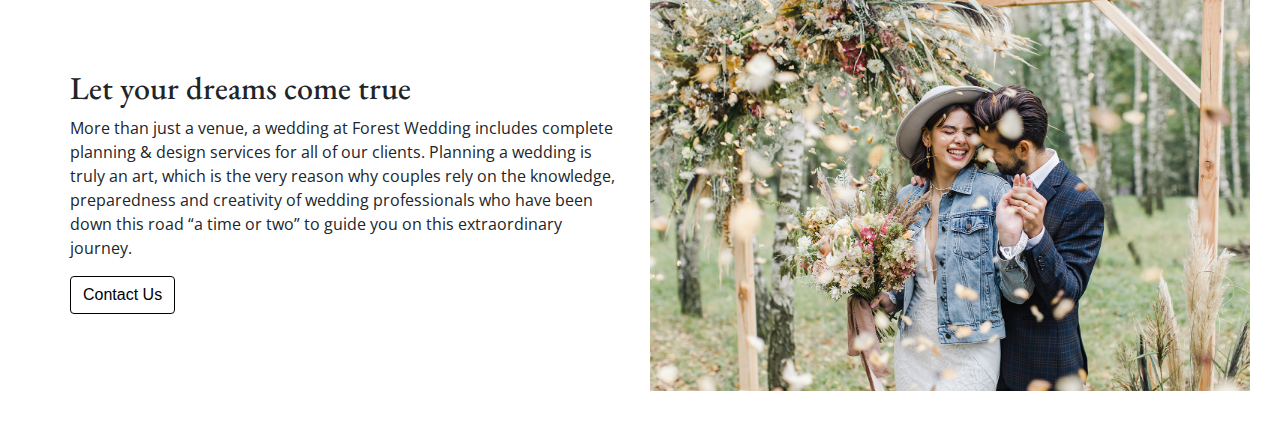
==== commit d63dea0e: "updated" ====
--- a/about.html
+++ b/about.html
@@ -74,6 +74,7 @@
                     Fifty-one miles north of Truckee and 54 miles northwest of Reno our ten-acre Lost Sierra resort was
                     created exclusively for destination weddings or for those looking for a unique experience where you
                     and your beloved ones can spend a weekend together at your own private oasis.</p>
+                    <a href="book.html" class="btn btn-outline-primary btn-md">Book Now</a>
             </div>
             <div class="col-6 aboutUsImage">
                 <img src="Images/image5.jpeg">
@@ -91,6 +92,7 @@
                     Intimate or epic, indoors or under the stars, with private and exclusive use of the entire resort,
                     the choice is yours. This is your day, your vision, and this is the place that can make it a
                     reality. </p>
+                    <a href="gallery.html" class="btn btn-outline-primary btn-md">View Gallery</a>
             </div>
         </div>
 
@@ -101,21 +103,13 @@
                     all of our clients. Planning a wedding is truly an art, which is the very reason why couples rely on
                     the knowledge, preparedness and creativity of wedding professionals who have been down this road “a
                     time or two” to guide you on this extraordinary journey.</p>
+                    <a href="contact.html" class="btn btn-outline-primary btn-md">Contact Us</a>
             </div>
             <div class="col-6 aboutUsImage">
                 <img src="Images/image26.jpeg">
             </div>
         </div>
-    </div>
-
-    <div class="row justify-content-center align-items-center">
-        <div class="col-11 aboutUsCTA">
-            <div class="CTACopy">
-                <h2 class="sectionHeading">Ready to have a wedding of your dreams?</h2>
-                <div class="button"><a href="book.html" class="btn btn-primary btn-lg">Book Now</a></div>
-            </div>
-        </div>
-    </div>
+    </div> 
 
 
 
--- a/CSS/index.css
+++ b/CSS/index.css
@@ -32,10 +32,15 @@
     color: white !important;
   }
 
-  .btn {
+  .btn-primary {
       background-color: #92A471;
       border: 1px solid #92A471;
       color: white !important;
+  }
+
+  .btn-outline-primary {
+    color:black;
+    border: 1px solid #000000;
   }
   
   .btn:hover {
@@ -130,6 +135,7 @@
   }
   .imageContainer img {
     width: 100%;
+    border-radius: 8px;
   }
   .imageContainer {
     padding: 50px;
@@ -295,15 +301,18 @@
 
 .silver {
     background-color: rgba(219, 188, 170, 0.5);
+    border-radius: 8px;
 }
 
 .gold {
     background-color: rgba(190, 110, 107, 0.5);
+    border-radius: 8px;
     
 }
 
 .platinum {
     background-color: rgba(99, 42, 47, 0.5);
+    border-radius: 8px;
 }
 
 
@@ -324,7 +333,6 @@
     height: 400px;
     width: auto;
 margin-bottom: 20px;
-border-radius: 8px;
 }
 
 .aboutUsContainer {
@@ -335,27 +343,4 @@
     margin-right: 80px;
 }
 
-.aboutUsCTA {
-    background-image: url(../Images/image12.jpeg);
-    background-size: cover;
-    background-repeat: no-repeat;
-    height: calc(100vh - 150px);
-    display: flex;
-    align-items: center;
-    justify-content: center;
-    margin-left: 90px;
-    margin-right: 100px;
-    margin-bottom: 20px;
-}
-
-.CTACopy {
-    width: 70%;
-    min-width: 500px;
-    max-width: 700px;
-    color: white;
-    text-align: center;
-    padding: 20px;
-    background-color: rgba(219, 188, 170, 0.7);
-    border-radius: 8px;
-  }
-
+
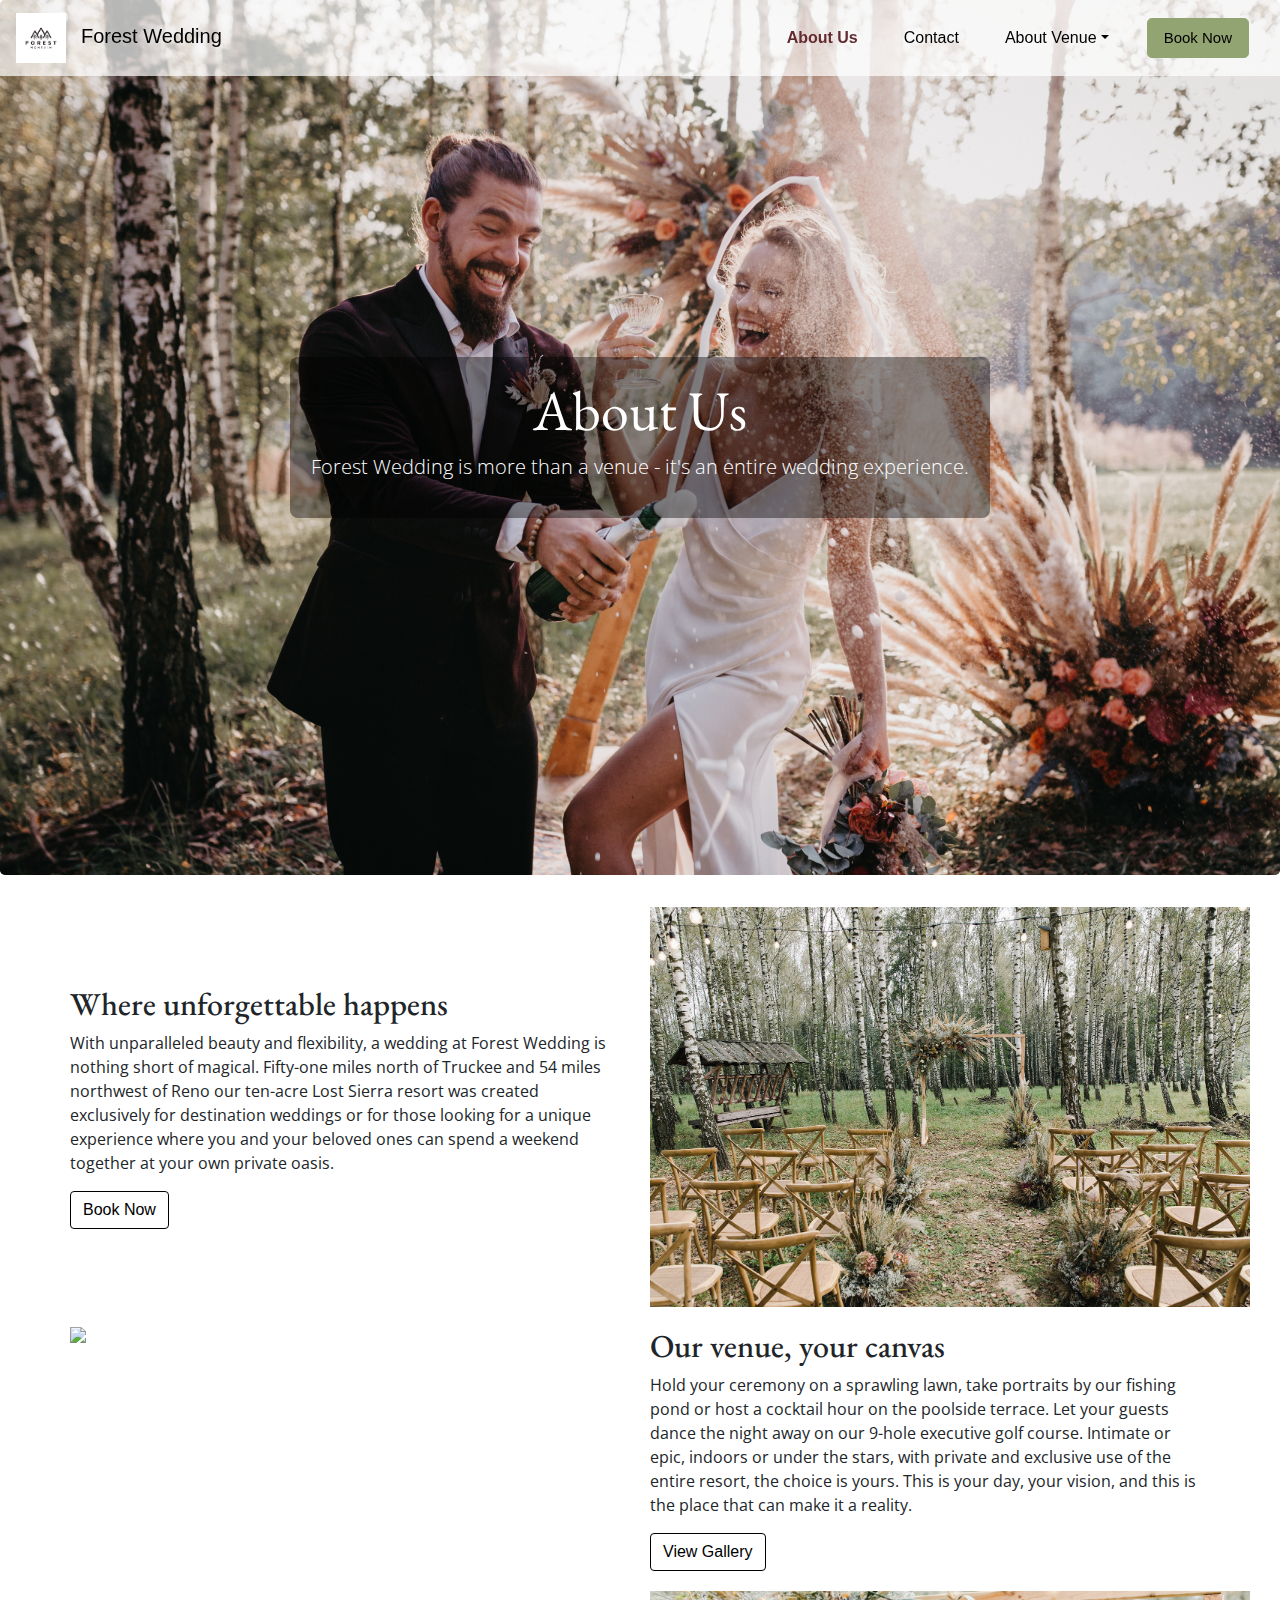
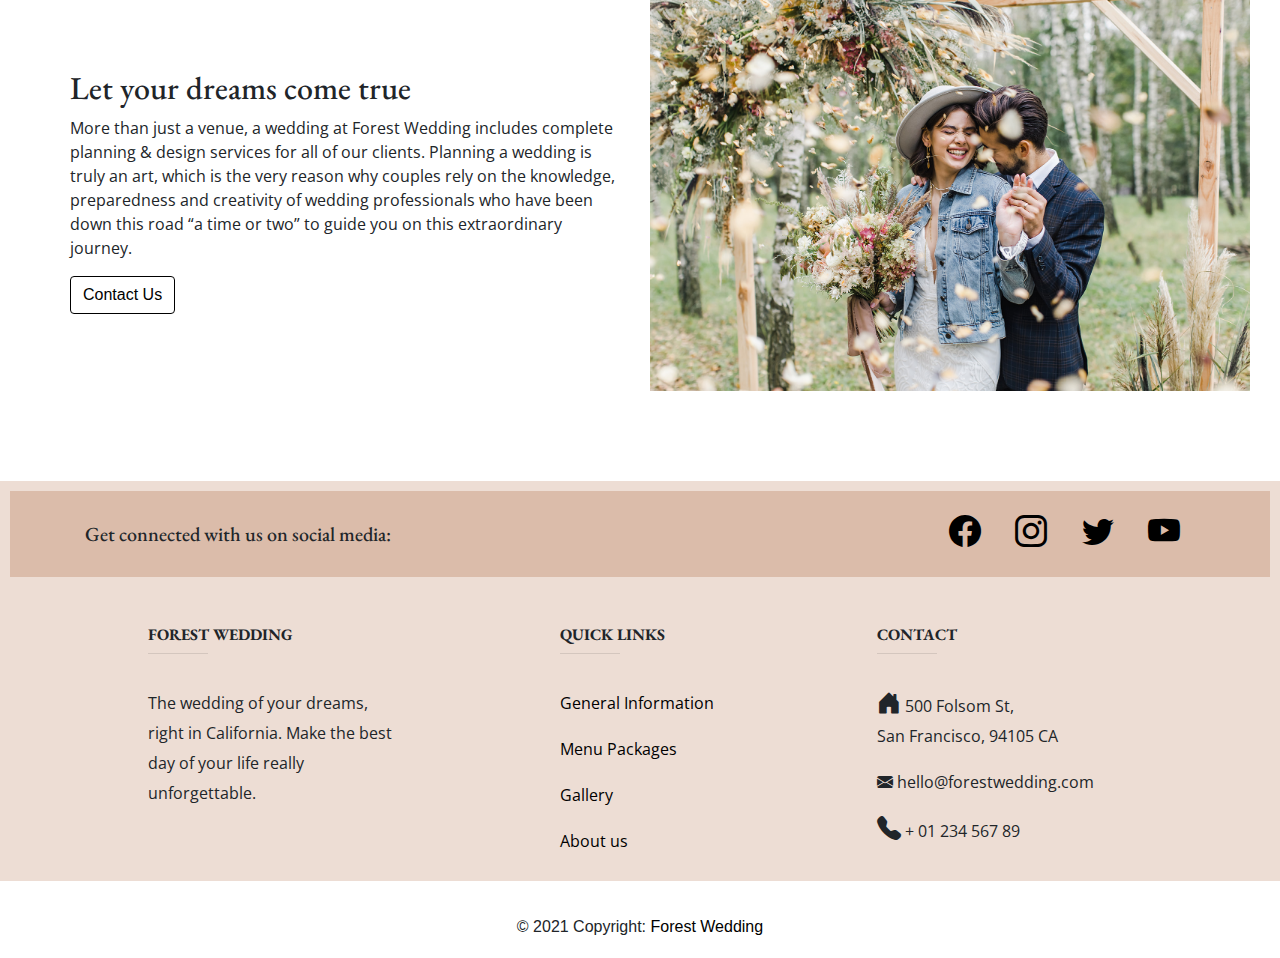
==== commit 32fb7b3c: "added footer on all pages" ====
--- a/about.html
+++ b/about.html
@@ -18,6 +18,7 @@
     <link
         href="https://fonts.googleapis.com/css2?family=Open+Sans:ital,wght@0,300;0,400;0,600;0,700;0,800;1,300;1,400;1,600;1,700;1,800&display=swap"
         rel="stylesheet">
+        <link rel="stylesheet" href="https://cdn.jsdelivr.net/npm/bootstrap-icons@1.4.1/font/bootstrap-icons.css">
     <title>Forest Wedding</title>
 </head>
 
@@ -111,6 +112,124 @@
         </div>
     </div> 
 
+    <!-- Footer -->
+<!-- Footer -->
+<footer class="page-footer font-small unique-color-dark weddingFooter">
+
+    <div style="background-color: #DBBCAA;">
+      <div class="container">
+  
+        <!-- Grid row-->
+        <div class="row py-4 d-flex align-items-center">
+  
+          <!-- Grid column -->
+          <div class="col-md-6 col-lg-5 text-center text-md-left mb-4 mb-md-0">
+            <h5 class="mb-0">Get connected with us on social media:</h5>
+          </div>
+          <!-- Grid column -->
+  
+          <!-- Grid column -->
+          <div class="col-md-6 col-lg-7 text-center text-md-right">
+  
+            <!-- Facebook -->
+            <a href="https://facebook.com" class="fb-ic">
+                <i class="bi bi-facebook" style="font-size: 2rem; margin: 15px;"></i>
+            </a>
+            <!-- Insta -->
+            <a href="https://instagram.com" class="ig-ic">
+                <i class="bi bi-instagram" style="font-size: 2rem; margin: 15px;"></i>
+            </a>
+            <!-- Twitter +-->
+            <a href="https://twitter.com" class="tw-ic">
+                <i class="bi bi-twitter" style="font-size: 2rem; margin: 15px;"></i>
+            </a>
+            <!--Youtube -->
+            <a href="https://youtube.com" class="yt-ic">
+                <i class="bi bi-youtube" style="font-size: 2rem; margin: 15px;"></i>
+            </a>
+  
+          </div>
+          <!-- Grid column -->
+  
+        </div>
+        <!-- Grid row-->
+  
+      </div>
+    </div>
+  
+    <!-- Footer Links -->
+    <div class="container text-center text-md-left mt-5 footerContainer">
+  
+      <!-- Grid row -->
+      <div class="row mt-3">
+  
+        <!-- Grid column -->
+        <div class="col-md-3 col-lg-4 col-xl-3 mx-auto mb-4">
+  
+          <!-- Content -->
+          <h6 class="text-uppercase font-weight-bold">Forest Wedding</h6>
+          <hr class="deep-purple accent-2 mb-4 mt-0 d-inline-block mx-auto" style="width: 60px;">
+          <p>The wedding of your dreams, right in California. Make the best day of your life really unforgettable.</p>
+  
+        </div>
+        <!-- Grid column -->
+  
+        <!-- Grid column -->
+        <div class="col-md-2 col-lg-2 col-xl-2 mx-auto mb-4">
+  
+          <!-- Links -->
+          <h6 class="text-uppercase font-weight-bold">Quick Links</h6>
+          <hr class="deep-purple accent-2 mb-4 mt-0 d-inline-block mx-auto" style="width: 60px;">
+          <p>
+            <a href="general.html">General Information</a>
+          </p>
+          <p>
+            <a href="menu.html">Menu Packages</a>
+          </p>
+          <p>
+            <a href="gallery.html">Gallery</a>
+          </p>
+          <p>
+            <a href="about.html">About us</a>
+          </p>
+  
+        </div>
+        <!-- Grid column -->
+  
+  
+        <!-- Grid column -->
+        <div class="col-md-4 col-lg-3 col-xl-3 mx-auto mb-md-0 mb-4">
+  
+          <!-- Links -->
+          <h6 class="text-uppercase font-weight-bold">Contact</h6>
+          <hr class="deep-purple accent-2 mb-4 mt-0 d-inline-block mx-auto" style="width: 60px;">
+          <p>
+            <i class="bi bi-house-door-fill" style="font-size: 1.5rem;"></i> 500 Folsom St,<br>San Francisco, 94105 CA</p>
+          <p>
+            <i class="bi bi-envelope-fill"></i> hello@forestwedding.com</p>
+          <p>
+            <i class="bi bi-telephone-fill" style="font-size: 1.5rem;"></i> + 01 234 567 89</p>
+  
+        </div>
+        <!-- Grid column -->
+  
+      </div>
+      <!-- Grid row -->
+  
+    </div>
+    <!-- Footer Links -->
+  
+    <!-- Copyright -->
+    <div class="footer-copyright text-center py-3">© 2021 Copyright:
+      <a href="https://le-sonia.github.io/Bootstrap-Activity/"> Forest Wedding</a>
+    </div>
+    <!-- Copyright -->
+  
+  </footer>
+  <!-- Footer -->
+
+
+    <!-- End footer -->
 
 
     <!-- Optional JavaScript -->
--- a/CSS/index.css
+++ b/CSS/index.css
@@ -36,6 +36,8 @@
       background-color: #92A471;
       border: 1px solid #92A471;
       color: white !important;
+      /* padding-top: 10px;
+      padding-bottom: 10px; */
   }
 
   .btn-outline-primary {
@@ -74,12 +76,15 @@
   .navCTA {
     font-size: 15px;
     color: white !important;
-  }
-
-  .button {
+
+  }
+
+  /* .button {
       text-align: center;
-  }
-  
+      float: left;
+  } */
+  
+
 
   /* Jumbotron  */
   .jumbotron {
@@ -110,8 +115,8 @@
   .sectionHeading {
     text-align: center;
     padding: 20px;
-    margin-top: 20px;
-    margin-bottom: 10px;
+    /* margin-top: 20px; */
+    /* margin-bottom: 10px; */
   }
   .showsNear  {
     padding: 0px 30px 30px 30px;
@@ -169,9 +174,10 @@
     height: 500px;
   }
   
-  /* Footer form */
+  /* form */
   form {
     width: 500px;
+    height: auto;
     margin: 35px auto;
     padding: 45px;
     border: 1px solid #F2F2F2;
@@ -181,6 +187,29 @@
     background-color: white;
   }
   
+/* .formImage {
+    max-width: 400px;
+    height: auto;
+    max-height: 300px;
+} */
+
+
+.formRight {
+    width: 500px;
+    height: auto;
+    margin: 35px auto;
+    padding: 45px;
+    border: 1px solid #F2F2F2;
+    -webkit-box-shadow: 0 1px 4px rgba(0, 0, 0, 0.3), 0 0 40px rgba(0, 0, 0, 0.1) inset;
+    -moz-box-shadow: 0 1px 4px rgba(0, 0, 0, 0.3), 0 0 40px rgba(0, 0, 0, 0.1) inset;
+    box-shadow: 0 1px 4px rgba(0, 0, 0, 0.1), 0 0 40px rgba(0, 0, 0, 0.1);
+    background-color: white;
+  }
+
+  .formContainer {
+      width: 90vw;
+  }
+
   /* STYLES FOR TEMPLATE PLEASE DO NOT TOUCH*/
   .dropdown-menu {
     left: -97px;
@@ -343,4 +372,26 @@
     margin-right: 80px;
 }
 
-
+.menuCTA {
+    width: 60vw;
+    align-self: center;
+    justify-self: center;
+    text-align: center;
+    margin-bottom: 20px;
+    padding: 20px;
+}
+
+.weddingFooter {
+ height: 400px;
+ line-height: 30px;
+ background-color: rgba(219, 188, 170, 0.5);
+ padding: 10px;
+}
+
+a {
+  color: black;
+}
+
+a:hover {
+  color: #92A471;
+}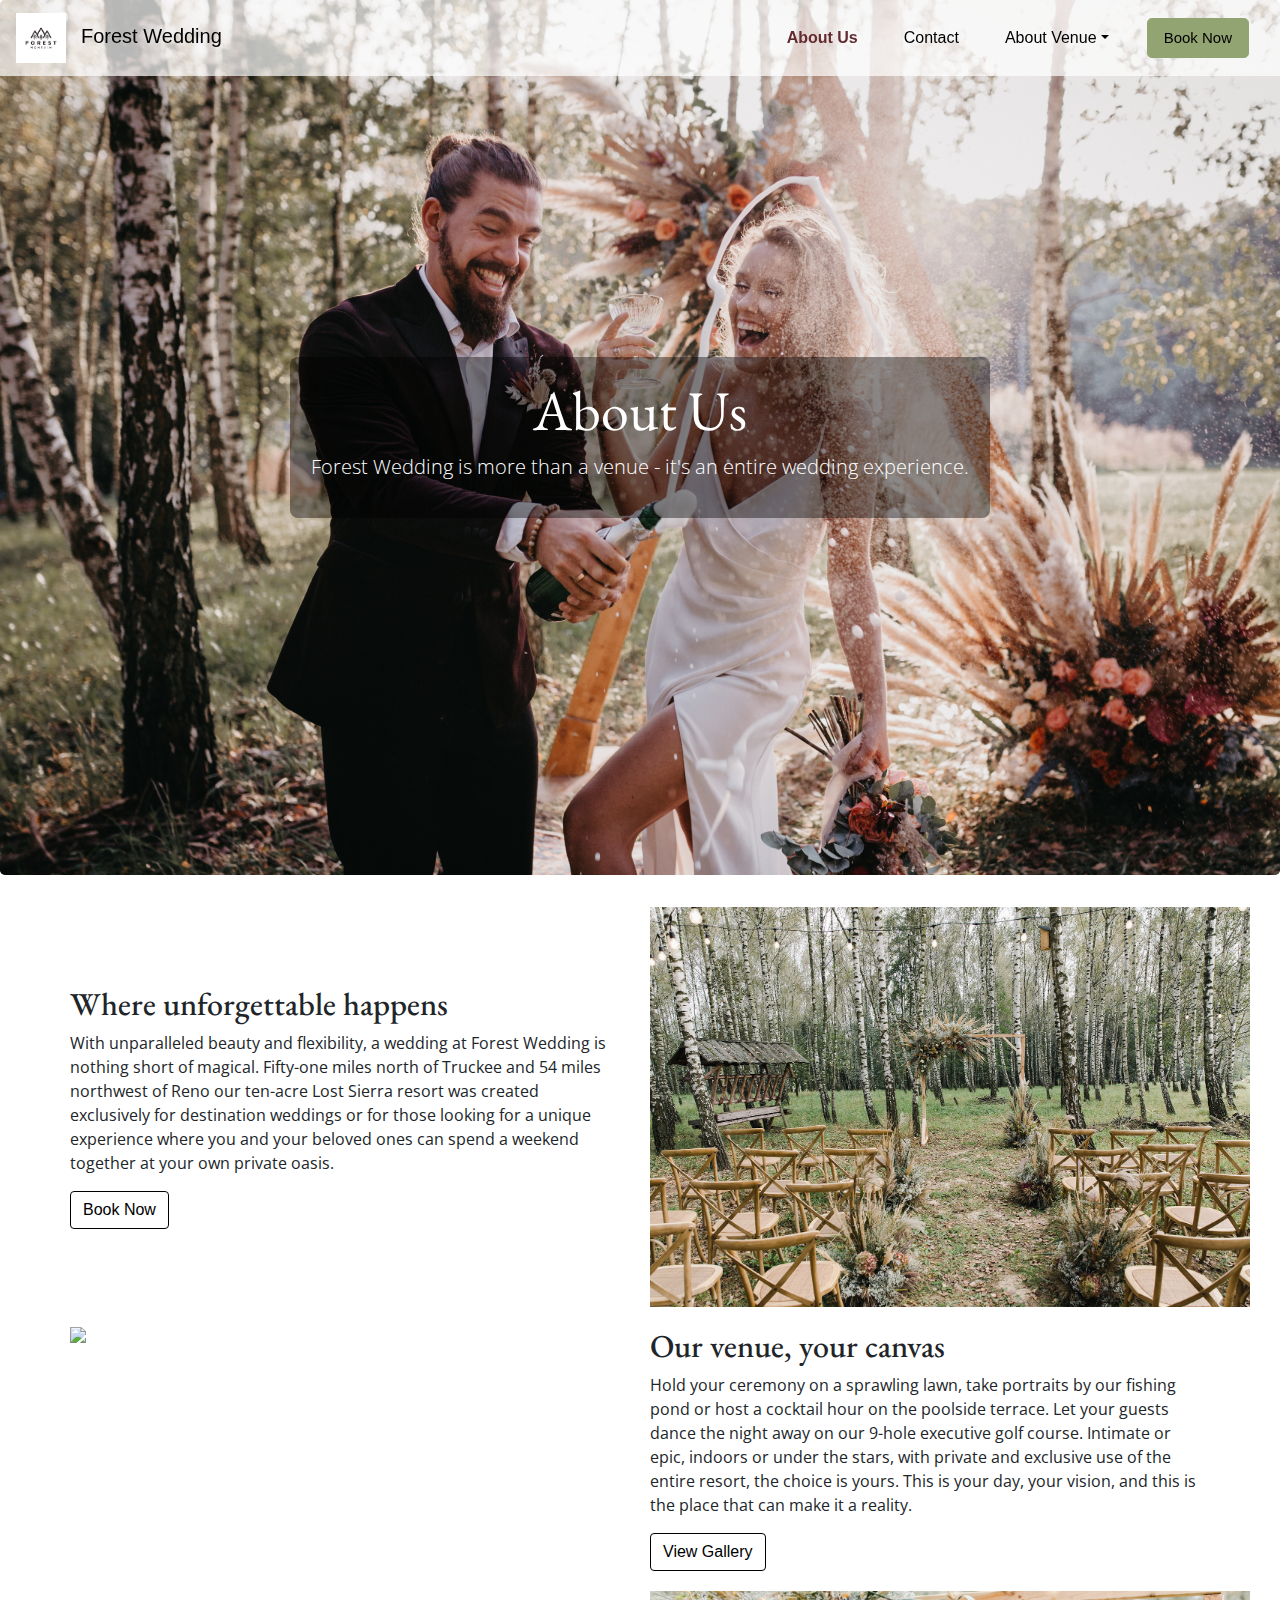
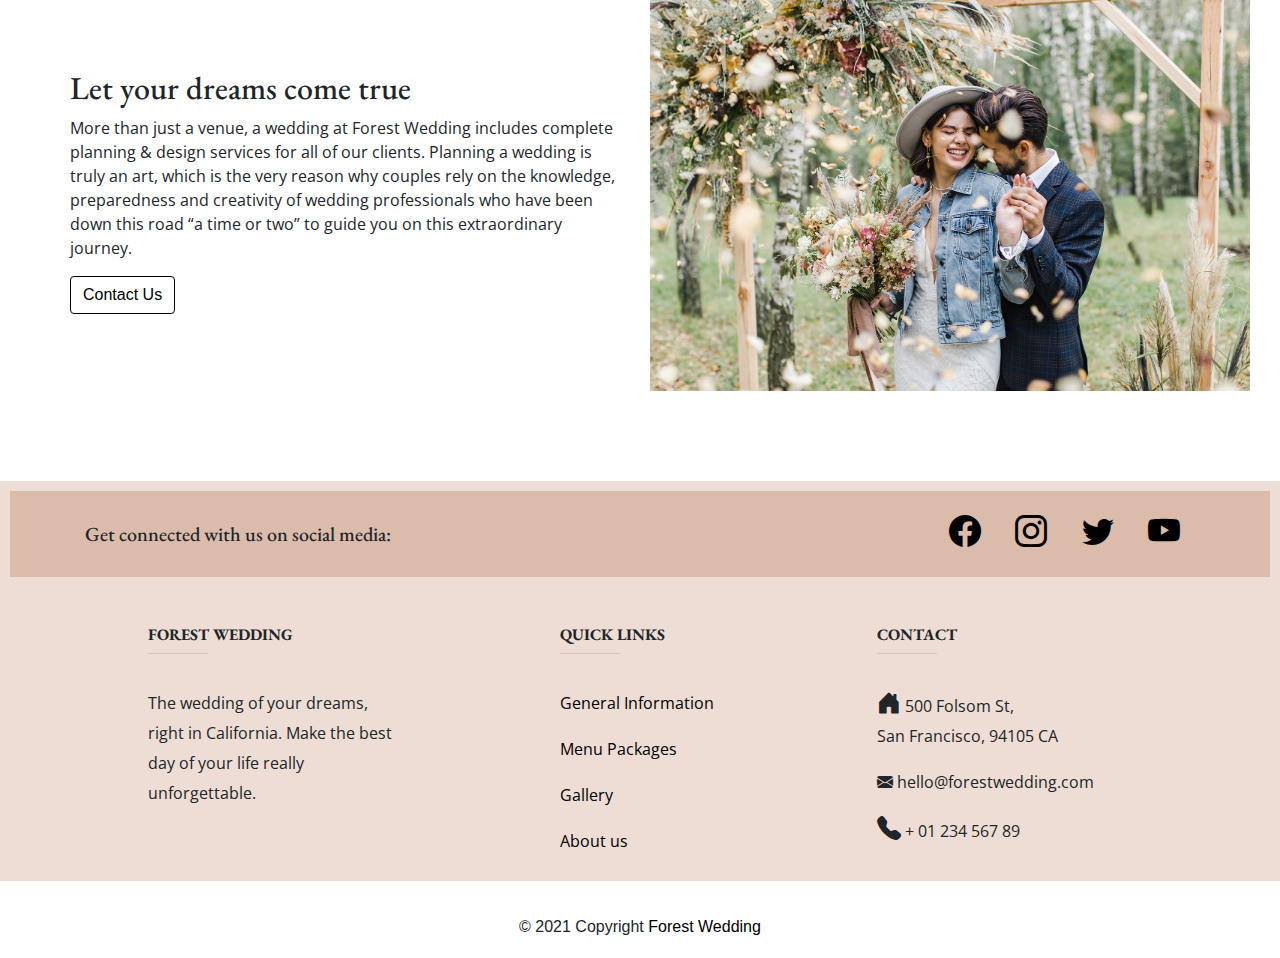
==== commit e5818c2b: "adjusted copyrights" ====
--- a/about.html
+++ b/about.html
@@ -220,7 +220,7 @@
     <!-- Footer Links -->
   
     <!-- Copyright -->
-    <div class="footer-copyright text-center py-3">© 2021 Copyright:
+    <div class="footer-copyright text-center py-3">© 2021 Copyright
       <a href="https://le-sonia.github.io/Bootstrap-Activity/"> Forest Wedding</a>
     </div>
     <!-- Copyright -->
--- a/CSS/index.css
+++ b/CSS/index.css
@@ -186,6 +186,22 @@
     box-shadow: 0 1px 4px rgba(0, 0, 0, 0.1), 0 0 40px rgba(0, 0, 0, 0.1);
     background-color: white;
   }
+
+  .bookForm img {
+    width: auto;
+    height: 700px;
+  }
+
+  .contactForm img {
+    width: auto;
+    height: 600px;
+  }
+
+  .homeForm img {
+    width: auto;
+    height: 700px;
+  }
+
   
 /* .formImage {
     max-width: 400px;
@@ -193,7 +209,7 @@
     max-height: 300px;
 } */
 
-
+/* 
 .formRight {
     width: 500px;
     height: auto;
@@ -204,7 +220,7 @@
     -moz-box-shadow: 0 1px 4px rgba(0, 0, 0, 0.3), 0 0 40px rgba(0, 0, 0, 0.1) inset;
     box-shadow: 0 1px 4px rgba(0, 0, 0, 0.1), 0 0 40px rgba(0, 0, 0, 0.1);
     background-color: white;
-  }
+  } */
 
   .formContainer {
       width: 90vw;
